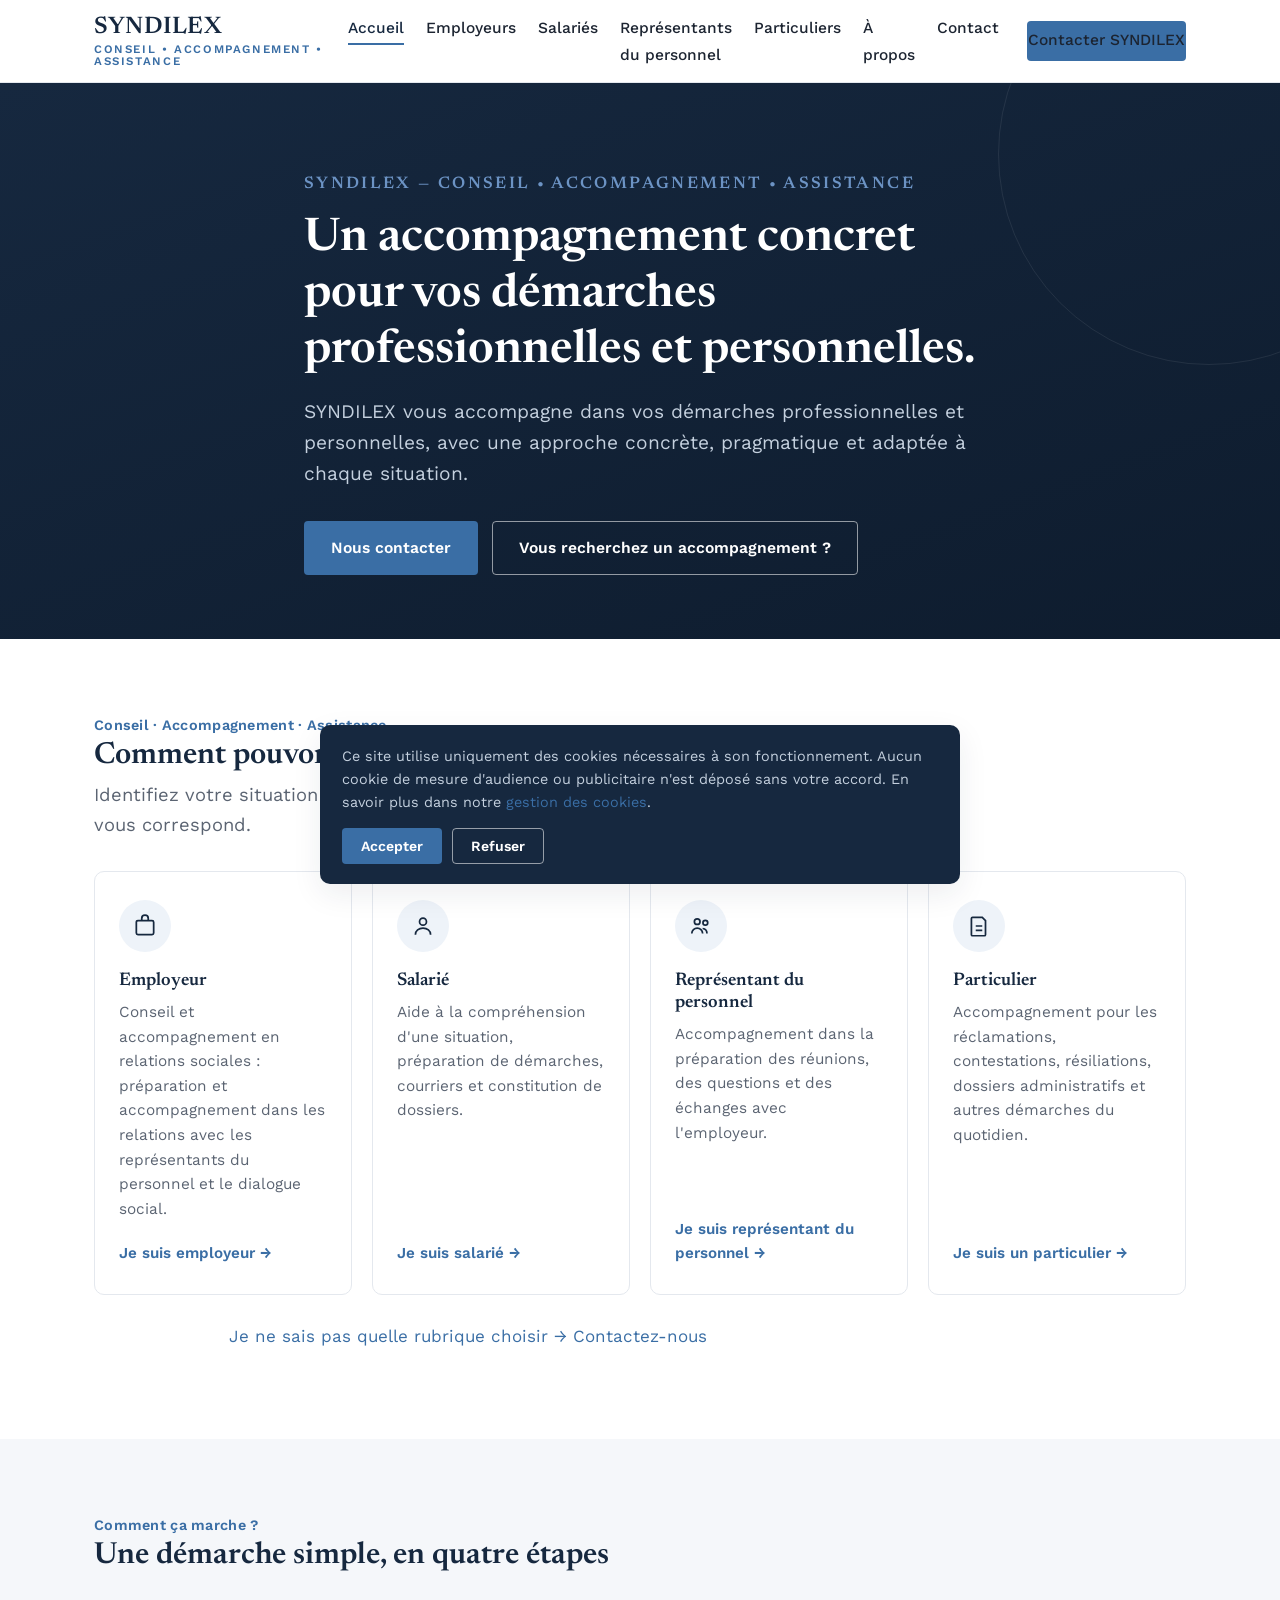
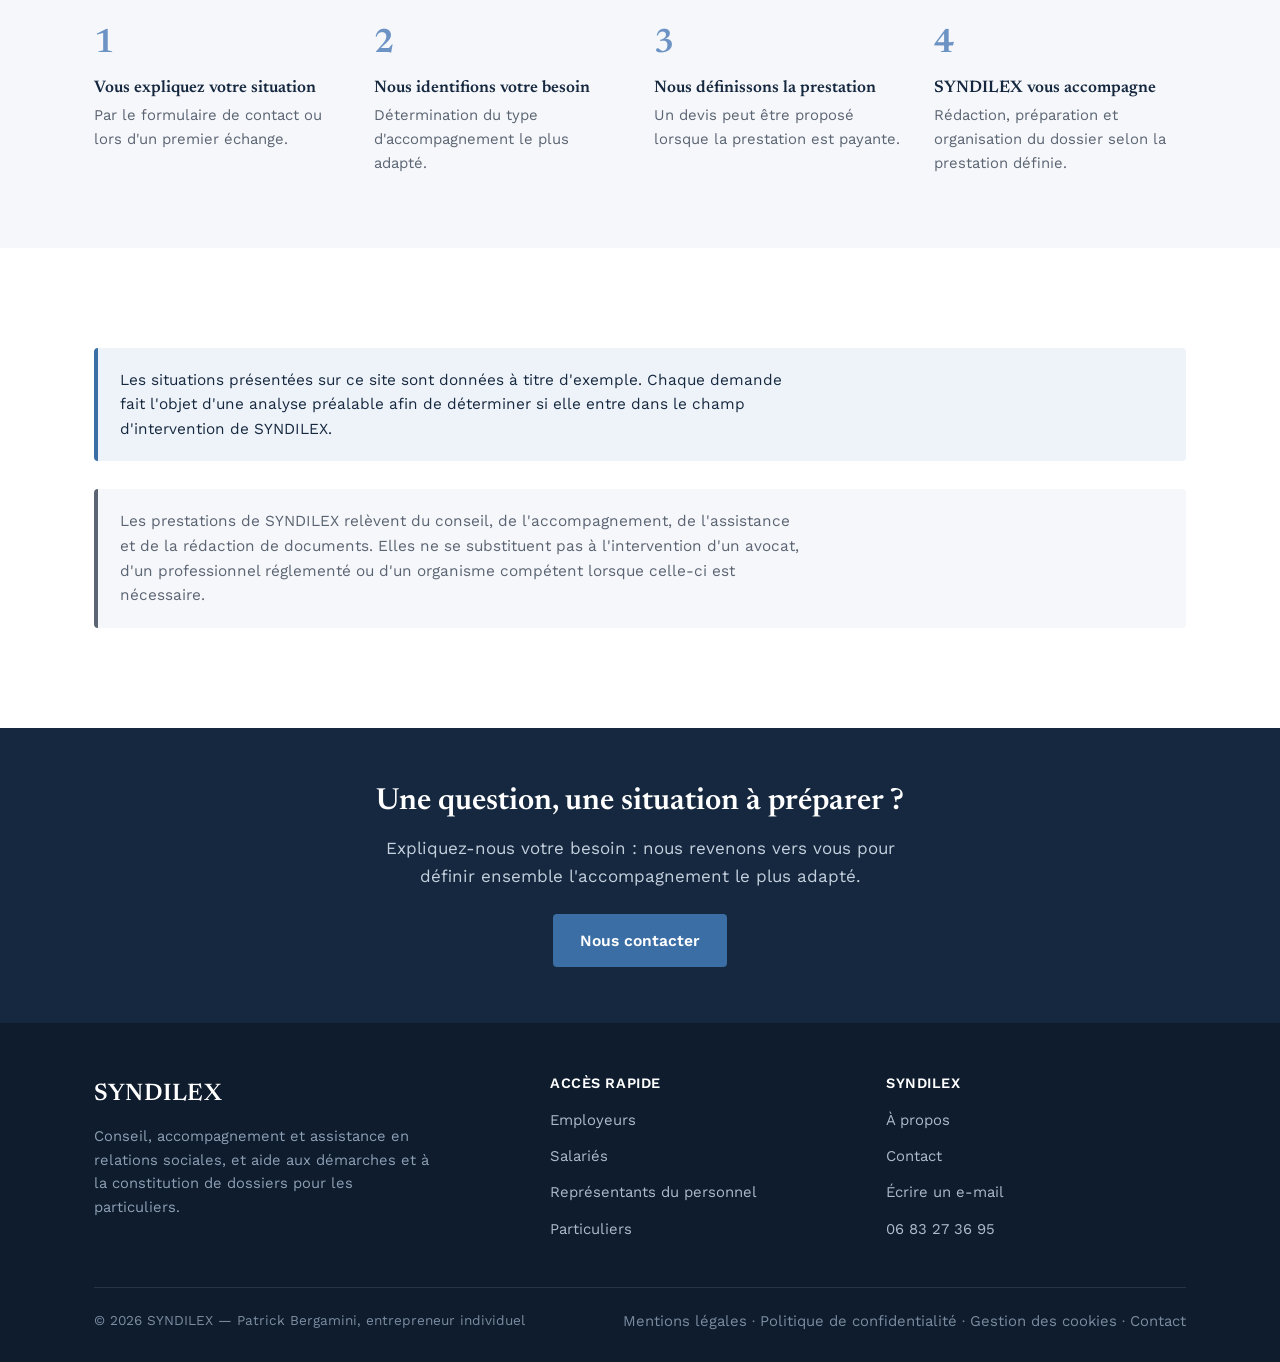
==== index.html @ 72b7b080 "Add files via upload" ====
<!DOCTYPE html>
<html lang="fr">
<head>
<meta charset="UTF-8">
<meta name="viewport" content="width=device-width, initial-scale=1.0">
<title>SYNDILEX — Conseil, accompagnement et assistance en relations sociales</title>
<meta name="description" content="SYNDILEX accompagne employeurs, salariés, représentants du personnel et particuliers dans leurs démarches professionnelles et personnelles : relations sociales, CSE, courriers, dossiers.">
<link rel="canonical" href="https://syndilex.fr/index.html">
<meta name="robots" content="index, follow">
<meta property="og:type" content="website">
<meta property="og:site_name" content="SYNDILEX">
<meta property="og:title" content="SYNDILEX — Conseil, accompagnement et assistance en relations sociales">
<meta property="og:description" content="SYNDILEX accompagne employeurs, salariés, représentants du personnel et particuliers dans leurs démarches professionnelles et personnelles : relations sociales, CSE, courriers, dossiers.">
<meta property="og:url" content="https://syndilex.fr/index.html">
<meta name="theme-color" content="#16283F">
<link rel="icon" href="data:image/svg+xml,<svg xmlns=%22http://www.w3.org/2000/svg%22 viewBox=%220 0 100 100%22><rect width=%22100%22 height=%22100%22 rx=%2220%22 fill=%22%2316283F%22/><text x=%2250%22 y=%2266%22 font-size=%2258%22 font-family=%22Georgia,serif%22 fill=%22%23ffffff%22 text-anchor=%22middle%22>S</text></svg>">
<link rel="preconnect" href="https://fonts.googleapis.com">
<link rel="preconnect" href="https://fonts.gstatic.com" crossorigin>
<link href="https://fonts.googleapis.com/css2?family=Newsreader:wght@500;600;700&family=Work+Sans:wght@400;500;600;700&display=swap" rel="stylesheet">
<link rel="stylesheet" href="css/style.css">
<script type="application/ld+json">
{
  "@context": "https://schema.org",
  "@type": "ProfessionalService",
  "name": "SYNDILEX",
  "description": "Conseil, accompagnement et assistance en relations sociales, et aide aux démarches et à la constitution de dossiers pour les particuliers.",
  "url": "https://syndilex.fr",
  "founder": {"@type": "Person", "name": "Patrick Bergamini"},
  "areaServed": "FR"
}
</script>
</head>
<body>
<a class="skip-link" href="#main">Aller au contenu</a>
<header class="site-header">
  <div class="header-inner">
    <a class="brand" href="index.html">
      <span class="brand-name">SYNDILEX</span>
      <span class="brand-tag">CONSEIL &bull; ACCOMPAGNEMENT &bull; ASSISTANCE</span>
    </a>
    <button class="nav-toggle" aria-label="Ouvrir le menu" aria-expanded="false" aria-controls="main-nav">
      <span></span><span></span><span></span>
    </button>
    <nav class="main-nav" id="main-nav" aria-label="Navigation principale">
      <ul>
        <li><a href="index.html" aria-current="page">Accueil</a></li>
        <li><a href="employeurs.html">Employeurs</a></li>
        <li><a href="salaries.html">Salariés</a></li>
        <li><a href="representants.html">Représentants du personnel</a></li>
        <li><a href="particuliers.html">Particuliers</a></li>
        <li><a href="a-propos.html">À propos</a></li>
        <li><a href="contact.html">Contact</a></li>
      </ul>
      <a class="btn btn-primary btn-contact-header" href="contact.html">Contacter SYNDILEX</a>
    </nav>
  </div>
</header>
<div class="nav-backdrop"></div>
<main id="main">
<section class="hero">
  <div class="container hero-inner">
    <p class="brand-name-lg">SYNDILEX — Conseil &bull; Accompagnement &bull; Assistance</p>
    <h1>Un accompagnement concret pour vos démarches professionnelles et personnelles.</h1>
    <p class="hero-sub">SYNDILEX vous accompagne dans vos démarches professionnelles et personnelles, avec une approche concrète, pragmatique et adaptée à chaque situation.</p>
    <div class="hero-actions">
      <a class="btn btn-primary" href="contact.html">Nous contacter</a>
      <a class="btn btn-outline" href="#orientation">Vous recherchez un accompagnement ?</a>
    </div>
  </div>
</section>

<section class="section" id="orientation">
  <div class="container">
    <div class="orient-heading">
      <span class="eyebrow">Conseil · Accompagnement · Assistance</span>
      <h2>Comment pouvons-nous vous accompagner ?</h2>
      <p class="lede">Identifiez votre situation pour accéder directement à la rubrique qui vous correspond.</p>
    </div>
    <div class="card-grid">
      <a class="audience-card" href="employeurs.html">
        <span class="audience-icon"><svg width="26" height="26" viewBox="0 0 24 24" fill="none" stroke="currentColor" stroke-width="1.6"><rect x="4" y="7" width="16" height="13" rx="1.5"/><path d="M9 7V5a3 3 0 0 1 6 0v2"/></svg></span>
        <h3>Employeur</h3>
        <p>Conseil et accompagnement en relations sociales : préparation et accompagnement dans les relations avec les représentants du personnel et le dialogue social.</p>
        <span class="card-link">Je suis employeur →</span>
      </a>
      <a class="audience-card" href="salaries.html">
        <span class="audience-icon"><svg width="26" height="26" viewBox="0 0 24 24" fill="none" stroke="currentColor" stroke-width="1.6"><circle cx="12" cy="8" r="3.2"/><path d="M5 20c0-3.6 3.1-6 7-6s7 2.4 7 6"/></svg></span>
        <h3>Salarié</h3>
        <p>Aide à la compréhension d'une situation, préparation de démarches, courriers et constitution de dossiers.</p>
        <span class="card-link">Je suis salarié →</span>
      </a>
      <a class="audience-card" href="representants.html">
        <span class="audience-icon"><svg width="26" height="26" viewBox="0 0 24 24" fill="none" stroke="currentColor" stroke-width="1.6"><circle cx="8.5" cy="8" r="2.6"/><circle cx="16" cy="9" r="2.2"/><path d="M3.5 19c0-3 2.4-5 5-5s5 2 5 5"/><path d="M13.5 14.3c2.2.2 4 1.9 4 4.7"/></svg></span>
        <h3>Représentant du personnel</h3>
        <p>Accompagnement dans la préparation des réunions, des questions et des échanges avec l'employeur.</p>
        <span class="card-link">Je suis représentant du personnel →</span>
      </a>
      <a class="audience-card" href="particuliers.html">
        <span class="audience-icon"><svg width="26" height="26" viewBox="0 0 24 24" fill="none" stroke="currentColor" stroke-width="1.6"><path d="M6 4h9l3 3v13a1 1 0 0 1-1 1H6a1 1 0 0 1-1-1V5a1 1 0 0 1 1-1Z"/><path d="M9 12h6M9 16h6"/></svg></span>
        <h3>Particulier</h3>
        <p>Accompagnement pour les réclamations, contestations, résiliations, dossiers administratifs et autres démarches du quotidien.</p>
        <span class="card-link">Je suis un particulier →</span>
      </a>
    </div>
    <p class="text-center" style="margin-top:28px;">
      <a href="contact.html">Je ne sais pas quelle rubrique choisir → Contactez-nous</a>
    </p>
  </div>
</section>

<section class="section section--alt">
  <div class="container">
    <span class="eyebrow">Comment ça marche ?</span>
    <h2>Une démarche simple, en quatre étapes</h2>
    <div class="steps">
      <div class="step">
        <span class="step-num">1</span>
        <h3>Vous expliquez votre situation</h3>
        <p>Par le formulaire de contact ou lors d'un premier échange.</p>
      </div>
      <div class="step">
        <span class="step-num">2</span>
        <h3>Nous identifions votre besoin</h3>
        <p>Détermination du type d'accompagnement le plus adapté.</p>
      </div>
      <div class="step">
        <span class="step-num">3</span>
        <h3>Nous définissons la prestation</h3>
        <p>Un devis peut être proposé lorsque la prestation est payante.</p>
      </div>
      <div class="step">
        <span class="step-num">4</span>
        <h3>SYNDILEX vous accompagne</h3>
        <p>Rédaction, préparation et organisation du dossier selon la prestation définie.</p>
      </div>
    </div>
  </div>
</section>

<section class="section">
  <div class="container">
    <div class="notice">
      <p>Les situations présentées sur ce site sont données à titre d'exemple. Chaque demande fait l'objet d'une analyse préalable afin de déterminer si elle entre dans le champ d'intervention de SYNDILEX.</p>
    </div>
    <div class="notice notice--muted">
      <p>Les prestations de SYNDILEX relèvent du conseil, de l'accompagnement, de l'assistance et de la rédaction de documents. Elles ne se substituent pas à l'intervention d'un avocat, d'un professionnel réglementé ou d'un organisme compétent lorsque celle-ci est nécessaire.</p>
    </div>
  </div>
</section>

<section class="cta-band">
  <div class="container">
    <h2>Une question, une situation à préparer ?</h2>
    <p>Expliquez-nous votre besoin : nous revenons vers vous pour définir ensemble l'accompagnement le plus adapté.</p>
    <a class="btn btn-primary" href="contact.html">Nous contacter</a>
  </div>
</section>
</main><footer class="site-footer">
  <div class="container">
    <div class="footer-grid">
      <div class="footer-brand">
        <span class="brand-name">SYNDILEX</span>
        <p>Conseil, accompagnement et assistance en relations sociales, et aide aux démarches et à la constitution de dossiers pour les particuliers.</p>
      </div>
      <div>
        <h4>ACCÈS RAPIDE</h4>
        <ul>
          <li><a href="employeurs.html">Employeurs</a></li>
          <li><a href="salaries.html">Salariés</a></li>
          <li><a href="representants.html">Représentants du personnel</a></li>
          <li><a href="particuliers.html">Particuliers</a></li>
        </ul>
      </div>
      <div>
        <h4>SYNDILEX</h4>
        <ul>
          <li><a href="a-propos.html">À propos</a></li>
          <li><a href="contact.html">Contact</a></li>
          <li><a href="mailto:syndilex.conseil@gmail.com" data-coord="email-link">Écrire un e-mail</a></li>
          <li><a href="tel:+33683273695" data-coord="phone-full">06 83 27 36 95</a></li>
        </ul>
      </div>
    </div>
    <div class="footer-bottom">
      <span>&copy; <span id="year"></span> SYNDILEX — Patrick Bergamini, entrepreneur individuel</span>
      <span>
        <a href="mentions-legales.html">Mentions légales</a> ·
        <a href="confidentialite.html">Politique de confidentialité</a> ·
        <a href="cookies.html">Gestion des cookies</a> ·
        <a href="contact.html">Contact</a>
      </span>
    </div>
  </div>
</footer>

<div class="cookie-banner" id="cookie-banner" role="dialog" aria-live="polite" aria-label="Gestion des cookies">
  <p>Ce site utilise uniquement des cookies nécessaires à son fonctionnement. Aucun cookie de mesure d'audience ou publicitaire n'est déposé sans votre accord. En savoir plus dans notre <a href="cookies.html">gestion des cookies</a>.</p>
  <div class="cookie-actions">
    <button class="btn btn-primary" id="cookie-accept" type="button">Accepter</button>
    <button class="btn btn-ghost" id="cookie-refuse" type="button">Refuser</button>
  </div>
</div>

<script>document.getElementById('year').textContent = new Date().getFullYear();</script>
<script src="js/config.js"></script>
<script src="js/script.js"></script>
</body>
</html>
---- css/style.css ----
/* =========================================================
   SYNDILEX — feuille de style principale
   Palette : bleu marine / bleu / gris / blanc
   Typo : Newsreader (titres) + Work Sans (texte courant)
   ========================================================= */

:root{
  --navy: #16283F;
  --navy-2: #0E1C2E;
  --blue: #3A6EA5;
  --blue-light: #6C93C4;
  --blue-pale: #EEF3F9;
  --gray: #5B6472;
  --gray-light: #E4E8EE;
  --gray-lighter: #F5F7FA;
  --white: #FFFFFF;
  --ink: #1C2431;
  --radius: 4px;
  --radius-lg: 10px;
  --shadow: 0 10px 30px rgba(22,40,63,0.08);
  --maxw: 1140px;
  --serif: "Newsreader", Georgia, "Times New Roman", serif;
  --sans: "Work Sans", -apple-system, BlinkMacSystemFont, "Segoe UI", sans-serif;
}

*{box-sizing:border-box;}
html{scroll-behavior:smooth;}
html,body{margin:0;padding:0;}
body{
  font-family:var(--sans);
  color:var(--ink);
  background:var(--white);
  line-height:1.6;
  font-size:17px;
  -webkit-font-smoothing:antialiased;
}
img{max-width:100%;display:block;}
a{color:var(--blue);text-decoration:none;}
a:hover{text-decoration:underline;}
ul{margin:0;padding:0;}
h1,h2,h3,h4{
  font-family:var(--serif);
  color:var(--navy);
  font-weight:600;
  line-height:1.2;
  margin:0 0 .5em 0;
}
h1{font-size:2.6rem;}
h2{font-size:1.9rem;}
h3{font-size:1.3rem;}
p{margin:0 0 1em 0;max-width:68ch;}
.container{max-width:var(--maxw);margin:0 auto;padding:0 24px;}
.section{padding:72px 0;}
.section--tight{padding:48px 0;}
.section--alt{background:var(--gray-lighter);}
.section--navy{background:var(--navy);color:#DCE4EE;}
.section--navy h1, .section--navy h2, .section--navy h3{color:var(--white);}
.section--navy p{color:#C4D0DE;}
.eyebrow{
  color:var(--blue);
  font-weight:600;
  font-size:.9rem;
  letter-spacing:.02em;
  margin:0 0 .6em 0;
}
.lede{font-size:1.15rem;color:var(--gray);max-width:60ch;}
.visually-hidden{
  position:absolute!important;width:1px;height:1px;padding:0;margin:-1px;
  overflow:hidden;clip:rect(0,0,0,0);white-space:nowrap;border:0;
}

/* Skip link */
.skip-link{
  position:absolute;left:-999px;top:0;background:var(--navy);color:#fff;
  padding:10px 16px;z-index:200;border-radius:0 0 6px 0;
}
.skip-link:focus{left:0;}

/* Focus visibility */
a:focus-visible, button:focus-visible, input:focus-visible,
textarea:focus-visible, select:focus-visible{
  outline:3px solid var(--blue-light);
  outline-offset:2px;
}

/* ---------- Header ---------- */
.site-header{
  border-bottom:1px solid var(--gray-light);
  position:sticky;top:0;background:var(--white);z-index:100;
}
.header-inner{
  max-width:var(--maxw);margin:0 auto;padding:14px 24px;
  display:flex;align-items:center;justify-content:space-between;gap:24px;
}
.brand{display:flex;flex-direction:column;line-height:1.1;}
.brand-name{
  font-family:var(--serif);font-weight:600;font-size:1.5rem;color:var(--navy);
  letter-spacing:.01em;
}
.brand-tag{
  font-size:.72rem;color:var(--blue);letter-spacing:.14em;font-weight:600;
  margin-top:2px;
}
.brand:hover{text-decoration:none;}

.main-nav{display:flex;align-items:center;gap:28px;}
.main-nav ul{display:flex;gap:22px;list-style:none;}
.main-nav a{
  color:var(--ink);font-weight:500;font-size:.97rem;padding:6px 0;
  border-bottom:2px solid transparent;
}
.main-nav a:hover, .main-nav a[aria-current="page"]{
  color:var(--navy);border-bottom-color:var(--blue);text-decoration:none;
}
.btn-contact-header{
  background:var(--navy);color:#fff;padding:10px 20px;border-radius:var(--radius);
  font-weight:600;font-size:.92rem;white-space:nowrap;
}
.btn-contact-header:hover{background:var(--blue);color:#fff;text-decoration:none;}

.nav-toggle{
  display:none;background:none;border:1px solid var(--gray-light);border-radius:6px;
  padding:8px 10px;cursor:pointer;
}
.nav-toggle span{display:block;width:22px;height:2px;background:var(--navy);margin:5px 0;}

@media (max-width:880px){
  .main-nav{
    position:fixed;inset:0 0 0 auto;width:min(320px,85vw);height:100vh;
    background:var(--white);flex-direction:column;align-items:stretch;
    padding:90px 28px 28px;transform:translateX(100%);transition:transform .25s ease;
    box-shadow:-12px 0 30px rgba(0,0,0,.12);gap:0;
  }
  .main-nav.is-open{transform:translateX(0);}
  .main-nav ul{flex-direction:column;gap:0;}
  .main-nav li{border-bottom:1px solid var(--gray-light);}
  .main-nav a{display:block;padding:14px 0;}
  .btn-contact-header{margin-top:20px;text-align:center;}
  .nav-toggle{display:block;}
  .nav-backdrop{
    display:none;position:fixed;inset:0;background:rgba(14,28,46,.4);z-index:90;
  }
  .nav-backdrop.is-open{display:block;}
}

/* ---------- Buttons ---------- */
.btn{
  display:inline-block;padding:13px 26px;border-radius:var(--radius);
  font-weight:600;font-size:.98rem;cursor:pointer;border:1px solid transparent;
  font-family:var(--sans);
}
.btn-primary{background:var(--blue);color:#fff;}
.btn-primary:hover{background:var(--navy);color:#fff;text-decoration:none;}
.btn-outline{background:transparent;color:var(--white);border-color:rgba(255,255,255,.55);}
.btn-outline:hover{background:rgba(255,255,255,.12);color:#fff;text-decoration:none;}
.btn-ghost{background:transparent;color:var(--navy);border-color:var(--gray-light);}
.btn-ghost:hover{border-color:var(--blue);color:var(--blue);text-decoration:none;}
.btn-block{display:block;width:100%;text-align:center;}

/* ---------- Hero ---------- */
.hero{
  background:linear-gradient(160deg,var(--navy) 0%, var(--navy-2) 100%);
  color:#fff;padding:88px 0 64px;position:relative;overflow:hidden;
}
.hero::after{
  content:"";position:absolute;right:-140px;top:-140px;width:420px;height:420px;
  border:1px solid rgba(255,255,255,.08);border-radius:50%;
}
.hero-inner{max-width:720px;position:relative;}
.hero .brand-name-lg{
  font-family:var(--serif);font-size:1.05rem;letter-spacing:.14em;
  color:var(--blue-light);text-transform:uppercase;font-weight:600;margin-bottom:14px;
}
.hero h1{color:#fff;font-size:2.9rem;margin-bottom:18px;}
.hero .hero-sub{color:#C4D0DE;font-size:1.2rem;margin-bottom:32px;max-width:56ch;}
.hero-actions{display:flex;gap:14px;flex-wrap:wrap;}

/* ---------- Orientation question ---------- */
.orient-heading{text-align:left;margin-bottom:32px;}
.orient-heading h2{margin-bottom:6px;}

/* ---------- Cards grid (audience) ---------- */
.card-grid{
  display:grid;grid-template-columns:repeat(4,1fr);gap:20px;
}
@media (max-width:980px){.card-grid{grid-template-columns:repeat(2,1fr);}}
@media (max-width:600px){.card-grid{grid-template-columns:1fr;}}

.audience-card{
  display:flex;flex-direction:column;background:var(--white);
  border:1px solid var(--gray-light);border-radius:var(--radius-lg);
  padding:28px 24px;text-decoration:none;color:var(--ink);
  transition:border-color .15s ease, transform .15s ease;
  height:100%;
}
.audience-card:hover{border-color:var(--blue);text-decoration:none;transform:translateY(-3px);}
.audience-icon{
  width:52px;height:52px;border-radius:50%;background:var(--blue-pale);
  display:flex;align-items:center;justify-content:center;margin-bottom:18px;
  color:var(--navy);
}
.audience-card h3{margin-bottom:8px;font-size:1.15rem;}
.audience-card p{color:var(--gray);font-size:.96rem;margin-bottom:20px;flex-grow:1;}
.audience-card .card-link{
  color:var(--blue);font-weight:600;font-size:.95rem;
}

/* ---------- Service / prestation cards ---------- */
.service-grid{
  display:grid;grid-template-columns:repeat(3,1fr);gap:20px;margin-top:36px;
}
@media (max-width:880px){.service-grid{grid-template-columns:repeat(2,1fr);}}
@media (max-width:560px){.service-grid{grid-template-columns:1fr;}}
.service-card{
  border:1px solid var(--gray-light);border-radius:var(--radius);
  padding:22px 22px 24px;background:var(--white);
}
.service-card h3{font-size:1.05rem;margin-bottom:8px;}
.service-card p{color:var(--gray);font-size:.94rem;margin:0;}

/* ---------- Simple list with markers ---------- */
.check-list{list-style:none;margin:0 0 24px 0;}
.check-list li{
  position:relative;padding-left:30px;margin-bottom:14px;color:var(--ink);
}
.check-list li::before{
  content:"";position:absolute;left:0;top:8px;width:10px;height:10px;
  border-radius:50%;background:var(--blue);
}

/* ---------- Notice / disclaimer box ---------- */
.notice{
  background:var(--blue-pale);border-left:4px solid var(--blue);
  padding:20px 22px;border-radius:var(--radius);margin:28px 0;
}
.notice p{margin:0;color:var(--navy);font-size:.96rem;}
.notice--muted{background:var(--gray-lighter);border-left-color:var(--gray);}
.notice--muted p{color:var(--gray);}

/* ---------- Particuliers category blocks ---------- */
.category-block{
  border:1px solid var(--gray-light);border-radius:var(--radius-lg);
  padding:32px;margin-bottom:24px;background:var(--white);
}
.category-head{display:flex;align-items:center;gap:16px;margin-bottom:14px;}
.category-icon{
  width:46px;height:46px;border-radius:50%;background:var(--blue-pale);
  display:flex;align-items:center;justify-content:center;flex-shrink:0;color:var(--navy);
}
.category-block h3{margin:0;font-size:1.25rem;}
.category-lead{color:var(--blue);font-weight:500;font-style:italic;margin-bottom:14px;font-family:var(--serif);}

/* ---------- Steps (comment ça marche) ---------- */
.steps{display:grid;grid-template-columns:repeat(4,1fr);gap:28px;margin-top:36px;}
@media (max-width:880px){.steps{grid-template-columns:repeat(2,1fr);}}
@media (max-width:560px){.steps{grid-template-columns:1fr;}}
.step{position:relative;padding-top:8px;}
.step-num{
  font-family:var(--serif);font-size:2.1rem;color:var(--blue-light);
  font-weight:600;margin-bottom:6px;display:block;
}
.step h3{font-size:1.05rem;margin-bottom:6px;}
.step p{color:var(--gray);font-size:.93rem;margin:0;}

/* ---------- About page ---------- */
.about-person{
  display:flex;gap:28px;align-items:flex-start;margin-bottom:8px;flex-wrap:wrap;
}
.about-initials{
  width:84px;height:84px;border-radius:50%;background:var(--navy);color:#fff;
  display:flex;align-items:center;justify-content:center;font-family:var(--serif);
  font-size:1.8rem;font-weight:600;flex-shrink:0;
}
.about-role{color:var(--blue);font-weight:600;margin-bottom:2px;}

/* ---------- Contact ---------- */
.contact-grid{display:grid;grid-template-columns:1.3fr 1fr;gap:48px;align-items:start;}
@media (max-width:880px){.contact-grid{grid-template-columns:1fr;}}
.form-group{margin-bottom:20px;}
.form-group label{display:block;font-weight:600;margin-bottom:6px;font-size:.95rem;}
.form-group .hint{display:block;font-weight:400;color:var(--gray);font-size:.84rem;margin-top:4px;}
.form-row{display:grid;grid-template-columns:1fr 1fr;gap:16px;}
@media (max-width:560px){.form-row{grid-template-columns:1fr;}}
input[type=text], input[type=email], input[type=tel], input[type=file], select, textarea{
  width:100%;padding:12px 14px;border:1px solid var(--gray-light);border-radius:var(--radius);
  font-family:var(--sans);font-size:.98rem;background:#fff;color:var(--ink);
}
textarea{min-height:140px;resize:vertical;}
input:focus, select:focus, textarea:focus{border-color:var(--blue);}
fieldset{border:1px solid var(--gray-light);border-radius:var(--radius);padding:14px 16px;margin:0 0 20px 0;}
fieldset legend{font-weight:600;font-size:.95rem;padding:0 6px;}
.radio-grid, .checkbox-grid{display:flex;flex-wrap:wrap;gap:10px 20px;margin-top:6px;}
.radio-grid label, .checkbox-grid label{
  font-weight:400;display:flex;align-items:center;gap:8px;font-size:.94rem;
}
.consent-row{display:flex;gap:10px;align-items:flex-start;margin:18px 0;font-size:.9rem;color:var(--gray);}
.consent-row input{width:auto;margin-top:4px;}
.honeypot{position:absolute;left:-9999px;width:1px;height:1px;overflow:hidden;}
.form-status{
  margin-top:18px;padding:16px;border-radius:var(--radius);display:none;font-size:.95rem;
}
.form-status.is-success{display:block;background:#E9F5EC;color:#1F5C33;border:1px solid #BFE2C8;}
.form-status.is-error{display:block;background:#FBEAEA;color:#8A2A2A;border:1px solid #F0C4C4;}
.contact-aside{background:var(--gray-lighter);border-radius:var(--radius-lg);padding:28px;}
.contact-aside h3{font-size:1.05rem;}
.contact-aside .btn{margin-top:6px;}
.contact-aside .aside-block{margin-bottom:26px;}
.contact-aside .aside-block:last-child{margin-bottom:0;}

/* ---------- CTA band ---------- */
.cta-band{
  background:var(--navy);color:#fff;padding:56px 0;text-align:center;
}
.cta-band h2{color:#fff;}
.cta-band p{color:#C4D0DE;margin:0 auto 24px;max-width:50ch;}

/* ---------- Footer ---------- */
.site-footer{background:var(--navy-2);color:#AEBBCB;padding:52px 0 28px;}
.footer-grid{
  display:grid;grid-template-columns:1.4fr 1fr 1fr;gap:36px;margin-bottom:36px;
}
@media (max-width:760px){.footer-grid{grid-template-columns:1fr;}}
.footer-brand .brand-name{color:#fff;}
.footer-brand p{color:#8FA0B5;font-size:.92rem;margin-top:12px;max-width:38ch;}
.site-footer h4{color:#fff;font-family:var(--sans);font-size:.9rem;letter-spacing:.04em;margin-bottom:14px;}
.site-footer ul{list-style:none;}
.site-footer li{margin-bottom:9px;}
.site-footer a{color:#AEBBCB;font-size:.93rem;}
.site-footer a:hover{color:#fff;}
.footer-bottom{
  border-top:1px solid rgba(255,255,255,.1);padding-top:22px;
  display:flex;justify-content:space-between;flex-wrap:wrap;gap:10px;font-size:.85rem;color:#7C8CA0;
}
.footer-bottom a{color:#7C8CA0;}
.footer-bottom a:hover{color:#fff;}

/* ---------- Legal pages ---------- */
.legal-content h2{margin-top:2em;}
.legal-content table{width:100%;border-collapse:collapse;margin:20px 0;}
.legal-content th, .legal-content td{
  text-align:left;padding:10px 12px;border:1px solid var(--gray-light);font-size:.94rem;
}
.legal-content th{background:var(--gray-lighter);}

/* ---------- Cookie banner ---------- */
.cookie-banner{
  position:fixed;left:16px;right:16px;bottom:16px;max-width:640px;margin:0 auto;
  background:var(--navy);color:#DCE4EE;padding:20px 22px;border-radius:var(--radius-lg);
  box-shadow:var(--shadow);z-index:150;display:none;
}
.cookie-banner.is-visible{display:block;}
.cookie-banner p{font-size:.9rem;color:#C4D0DE;margin-bottom:14px;}
.cookie-actions{display:flex;gap:10px;flex-wrap:wrap;}
.cookie-actions .btn{padding:9px 18px;font-size:.88rem;}
.cookie-actions .btn-ghost{color:#fff;border-color:rgba(255,255,255,.55);background:transparent;}
.cookie-actions .btn-ghost:hover{background:rgba(255,255,255,.12);color:#fff;}

/* Utility */
.mt-0{margin-top:0;}
.text-center{text-align:center;}
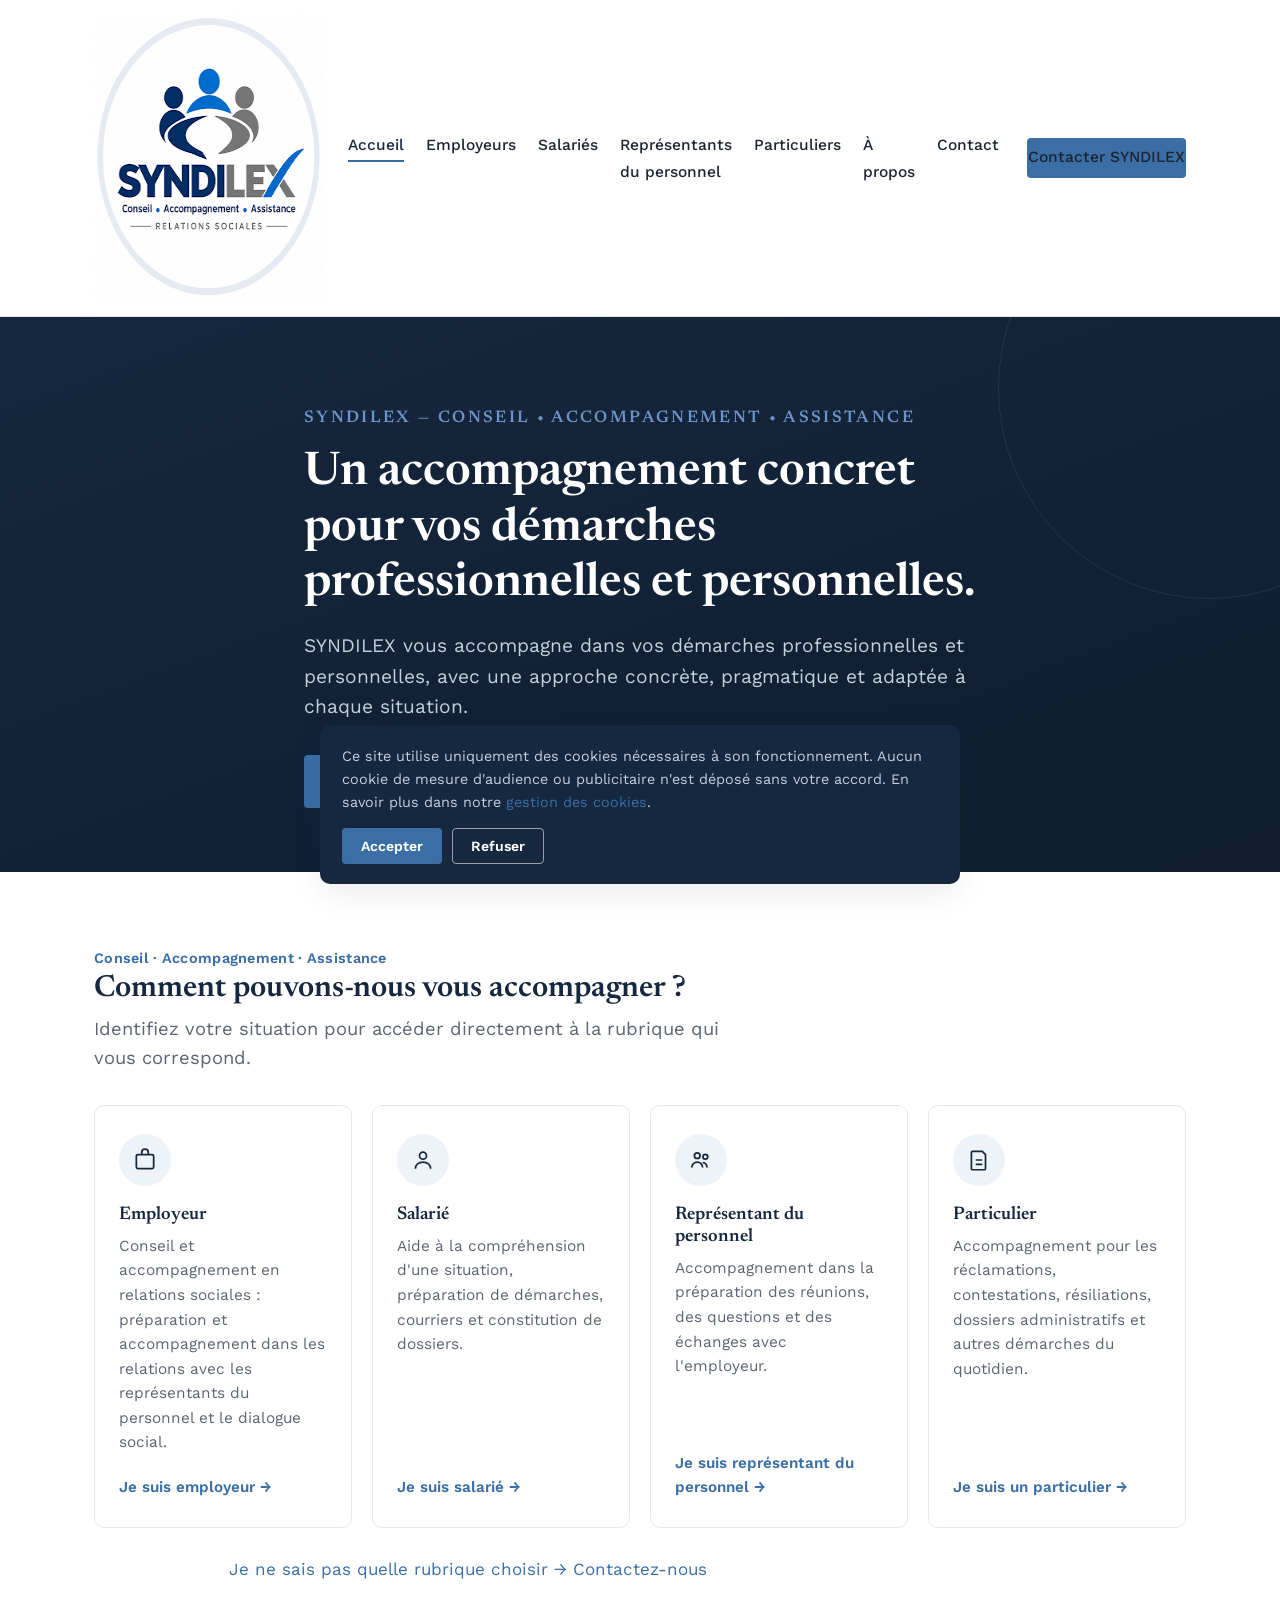
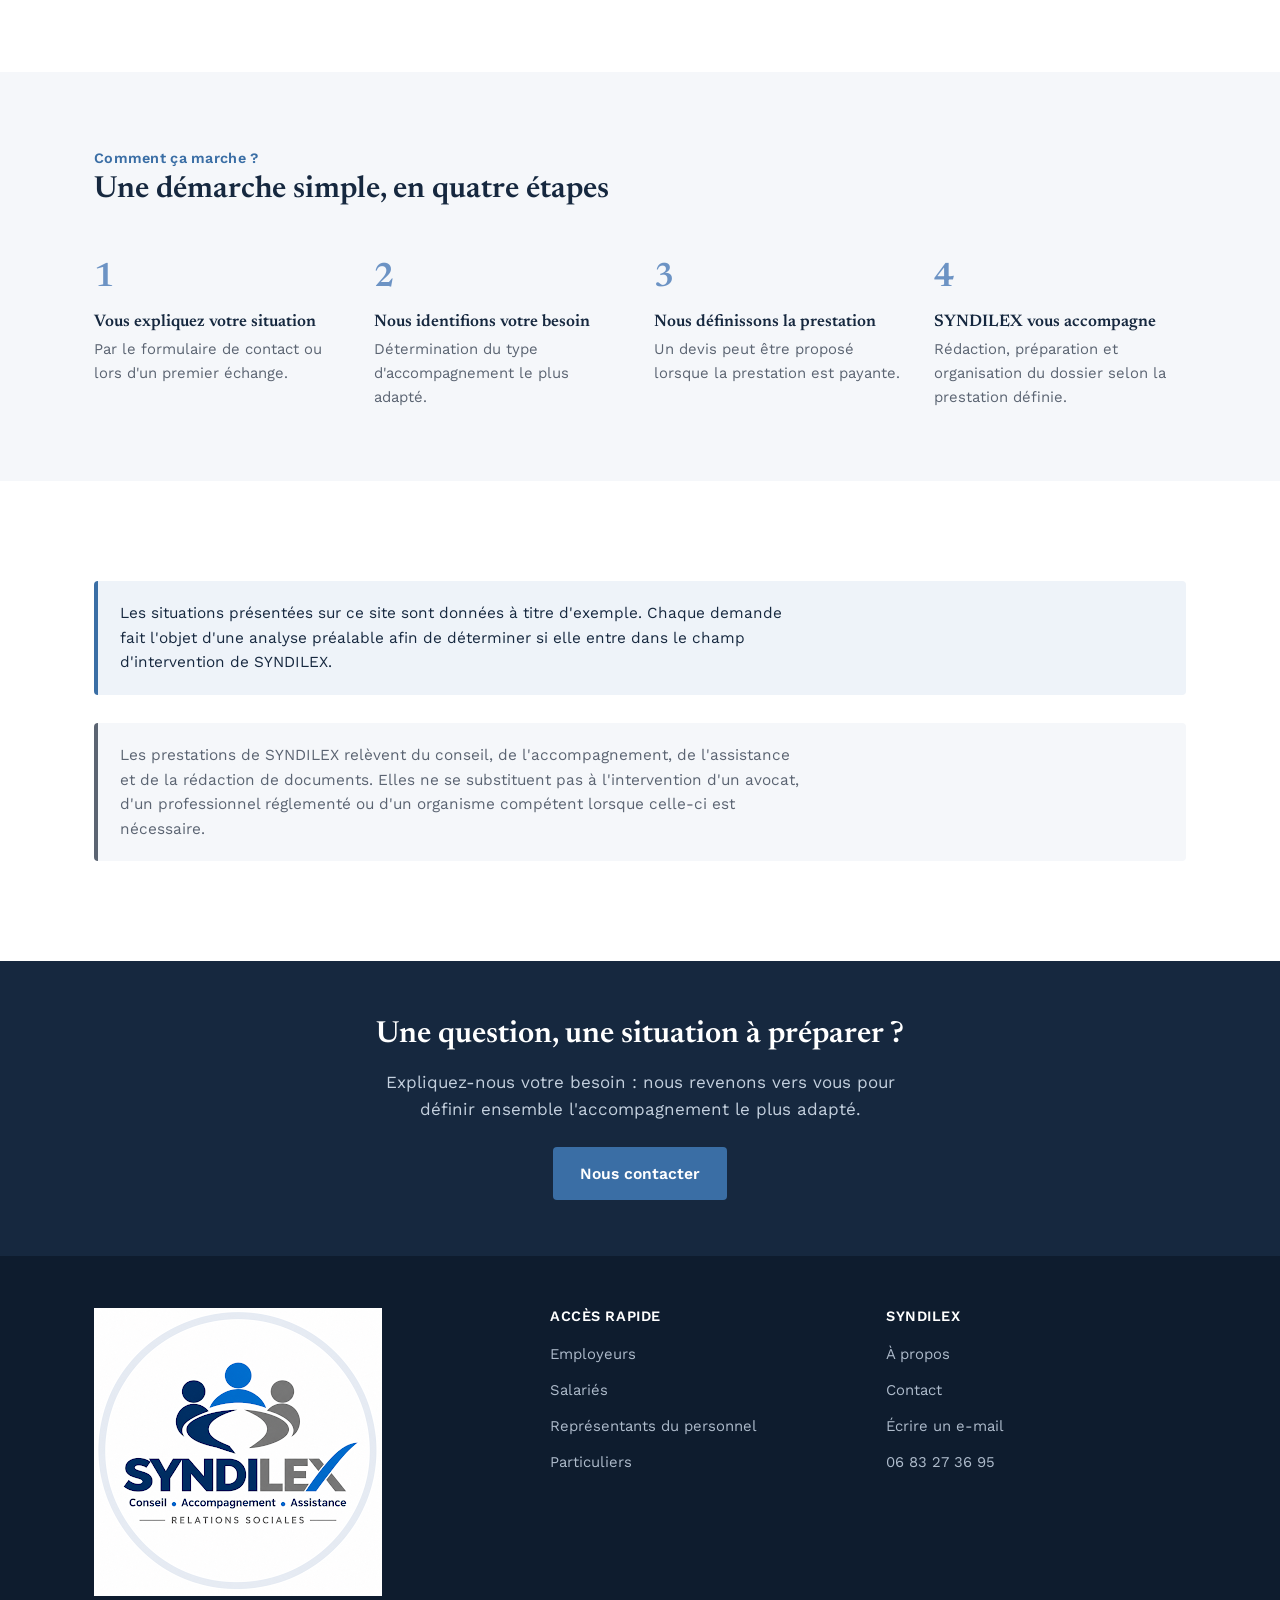
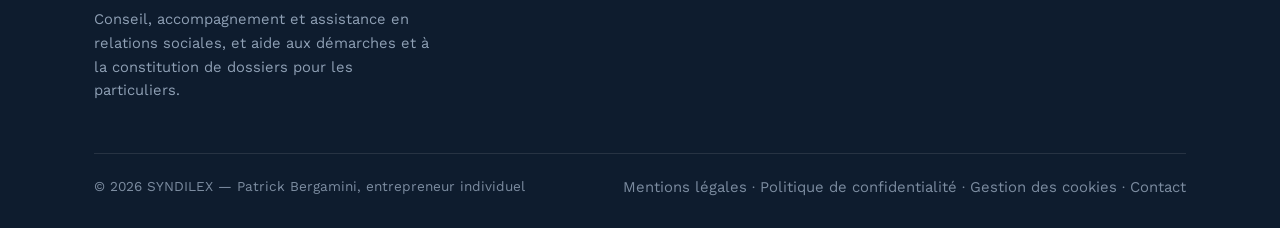
==== commit 3ca2b262: "Add files via upload" ====
--- a/index.html
+++ b/index.html
@@ -13,7 +13,8 @@
 <meta property="og:description" content="SYNDILEX accompagne employeurs, salariés, représentants du personnel et particuliers dans leurs démarches professionnelles et personnelles : relations sociales, CSE, courriers, dossiers.">
 <meta property="og:url" content="https://syndilex.fr/index.html">
 <meta name="theme-color" content="#16283F">
-<link rel="icon" href="data:image/svg+xml,<svg xmlns=%22http://www.w3.org/2000/svg%22 viewBox=%220 0 100 100%22><rect width=%22100%22 height=%22100%22 rx=%2220%22 fill=%22%2316283F%22/><text x=%2250%22 y=%2266%22 font-size=%2258%22 font-family=%22Georgia,serif%22 fill=%22%23ffffff%22 text-anchor=%22middle%22>S</text></svg>">
+<link rel="icon" type="image/png" href="images/favicon-64.png">
+<link rel="apple-touch-icon" href="images/apple-touch-icon.png">
 <link rel="preconnect" href="https://fonts.googleapis.com">
 <link rel="preconnect" href="https://fonts.gstatic.com" crossorigin>
 <link href="https://fonts.googleapis.com/css2?family=Newsreader:wght@500;600;700&family=Work+Sans:wght@400;500;600;700&display=swap" rel="stylesheet">
@@ -35,8 +36,7 @@
 <header class="site-header">
   <div class="header-inner">
     <a class="brand" href="index.html">
-      <span class="brand-name">SYNDILEX</span>
-      <span class="brand-tag">CONSEIL &bull; ACCOMPAGNEMENT &bull; ASSISTANCE</span>
+      <img class="brand-logo" src="images/logo-syndilex.png" width="288" height="288" alt="SYNDILEX — Conseil, Accompagnement, Assistance">
     </a>
     <button class="nav-toggle" aria-label="Ouvrir le menu" aria-expanded="false" aria-controls="main-nav">
       <span></span><span></span><span></span>
@@ -159,7 +159,7 @@
   <div class="container">
     <div class="footer-grid">
       <div class="footer-brand">
-        <span class="brand-name">SYNDILEX</span>
+        <img class="footer-logo" src="images/logo-syndilex.png" width="288" height="288" alt="SYNDILEX — Conseil, Accompagnement, Assistance">
         <p>Conseil, accompagnement et assistance en relations sociales, et aide aux démarches et à la constitution de dossiers pour les particuliers.</p>
       </div>
       <div>
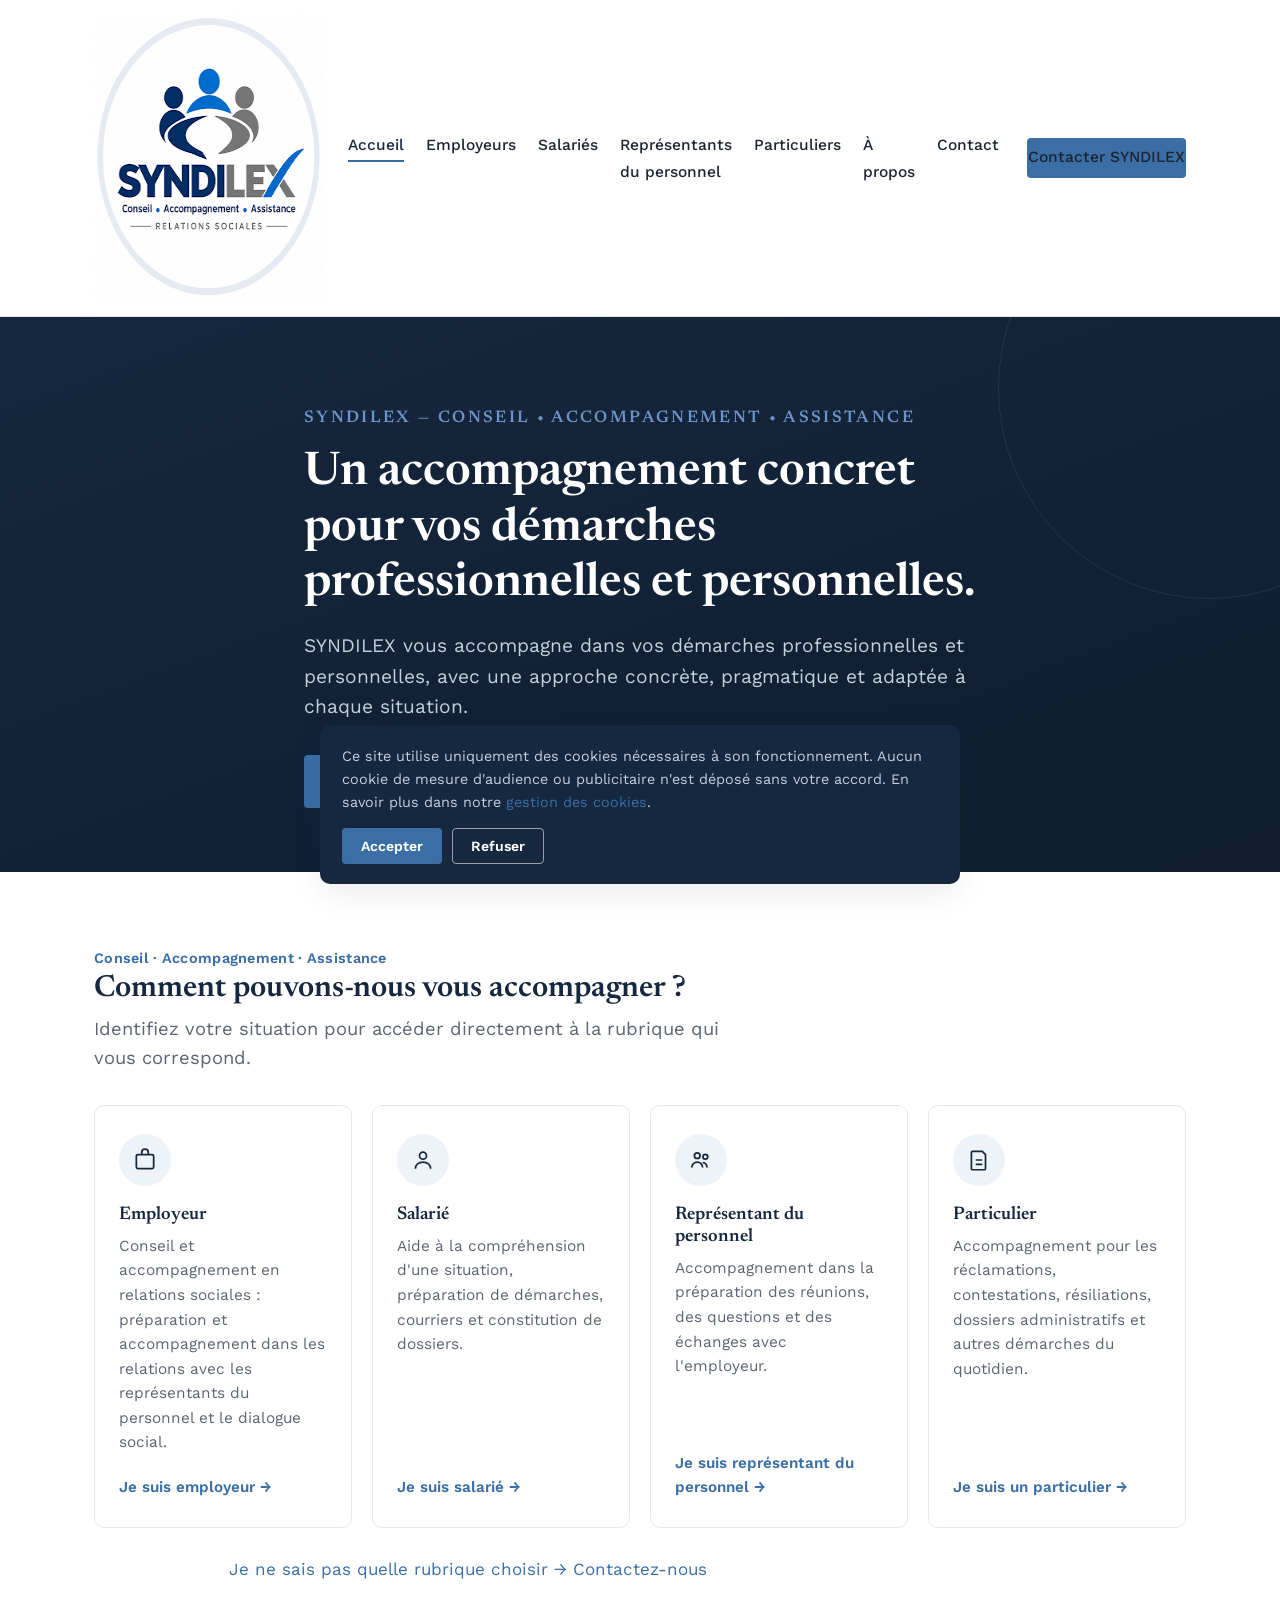
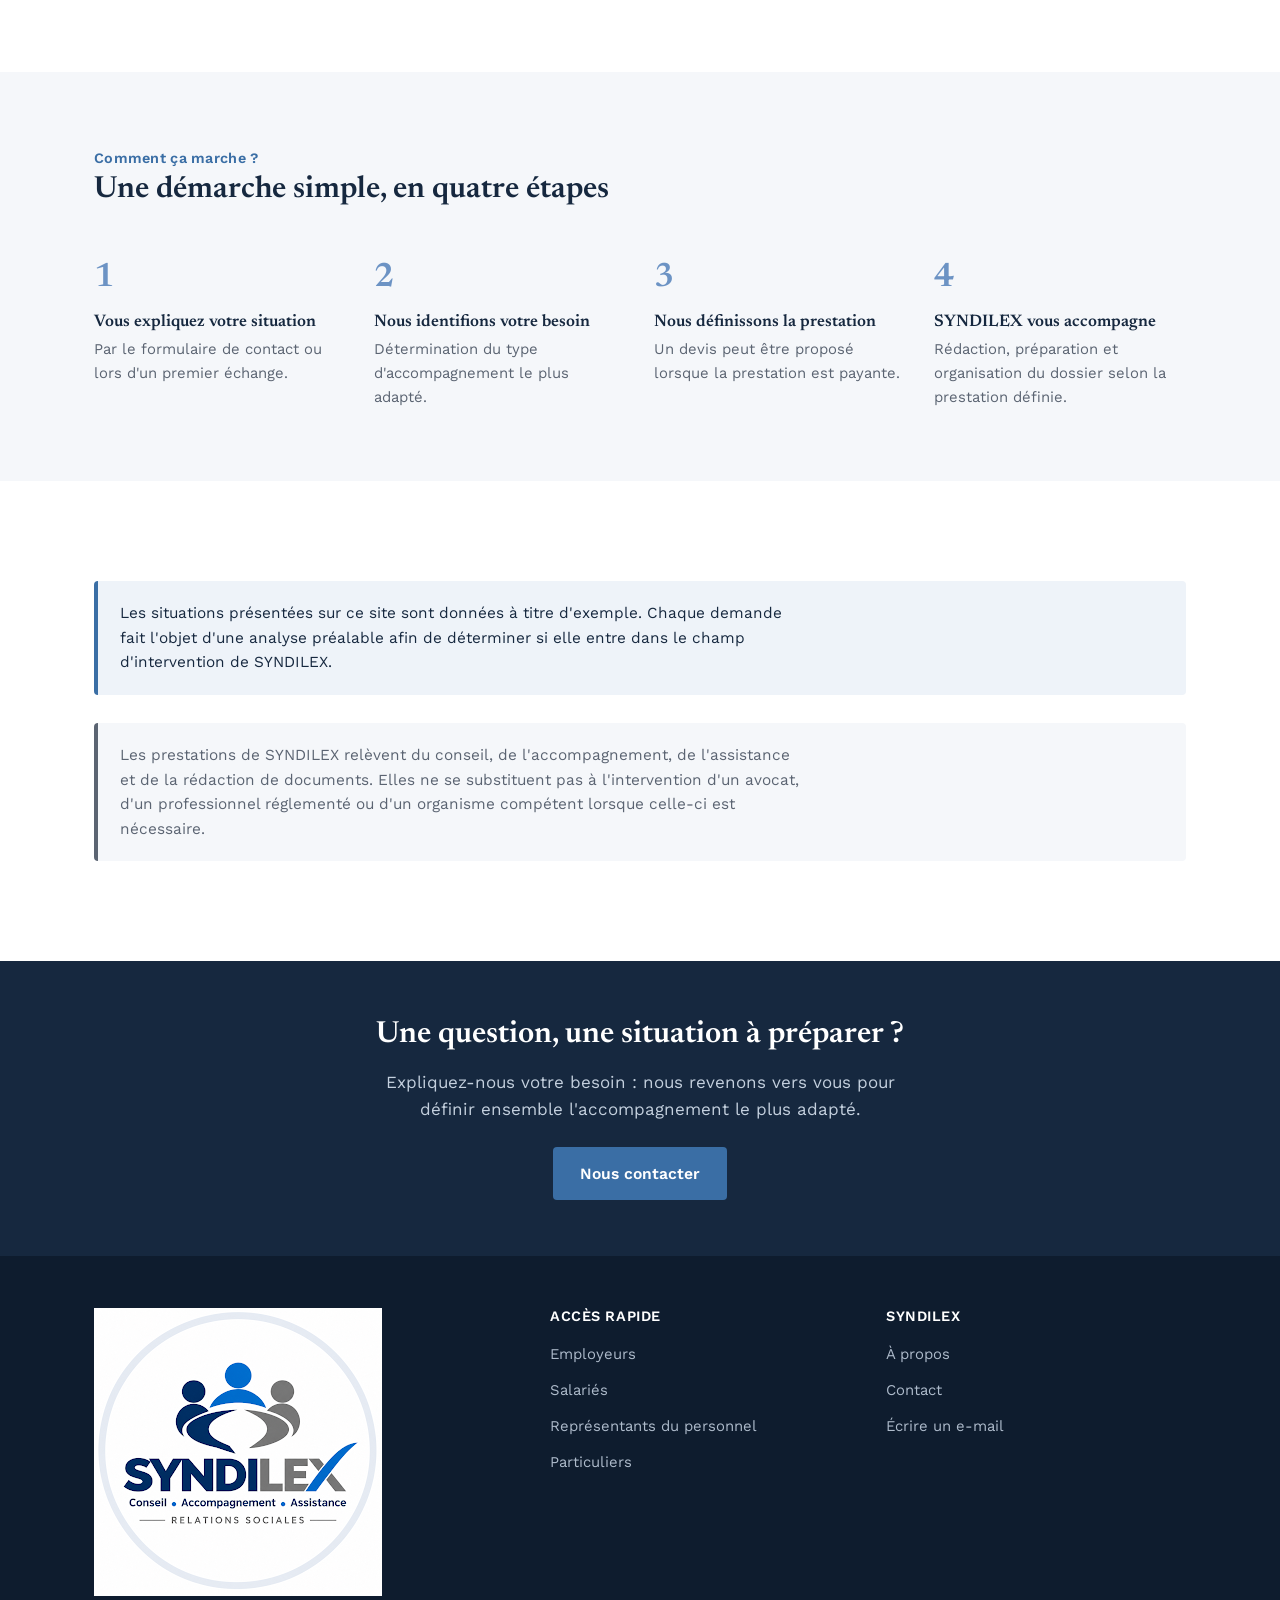
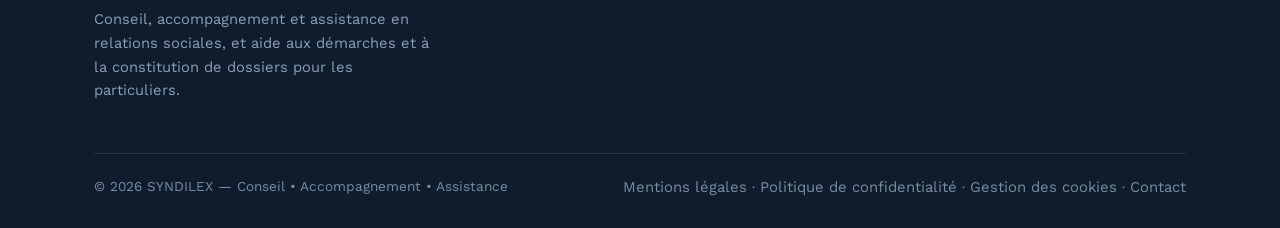
==== commit 13bf61a5: "Add files via upload" ====
--- a/index.html
+++ b/index.html
@@ -26,7 +26,6 @@
   "name": "SYNDILEX",
   "description": "Conseil, accompagnement et assistance en relations sociales, et aide aux démarches et à la constitution de dossiers pour les particuliers.",
   "url": "https://syndilex.fr",
-  "founder": {"@type": "Person", "name": "Patrick Bergamini"},
   "areaServed": "FR"
 }
 </script>
@@ -176,13 +175,12 @@
         <ul>
           <li><a href="a-propos.html">À propos</a></li>
           <li><a href="contact.html">Contact</a></li>
-          <li><a href="mailto:syndilex.conseil@gmail.com" data-coord="email-link">Écrire un e-mail</a></li>
-          <li><a href="tel:+33683273695" data-coord="phone-full">06 83 27 36 95</a></li>
+          <li><a href="mailto:contact@syndilex.fr" data-coord="email-link">Écrire un e-mail</a></li>
         </ul>
       </div>
     </div>
     <div class="footer-bottom">
-      <span>&copy; <span id="year"></span> SYNDILEX — Patrick Bergamini, entrepreneur individuel</span>
+      <span>&copy; <span id="year"></span> SYNDILEX — Conseil &bull; Accompagnement &bull; Assistance</span>
       <span>
         <a href="mentions-legales.html">Mentions légales</a> ·
         <a href="confidentialite.html">Politique de confidentialité</a> ·
